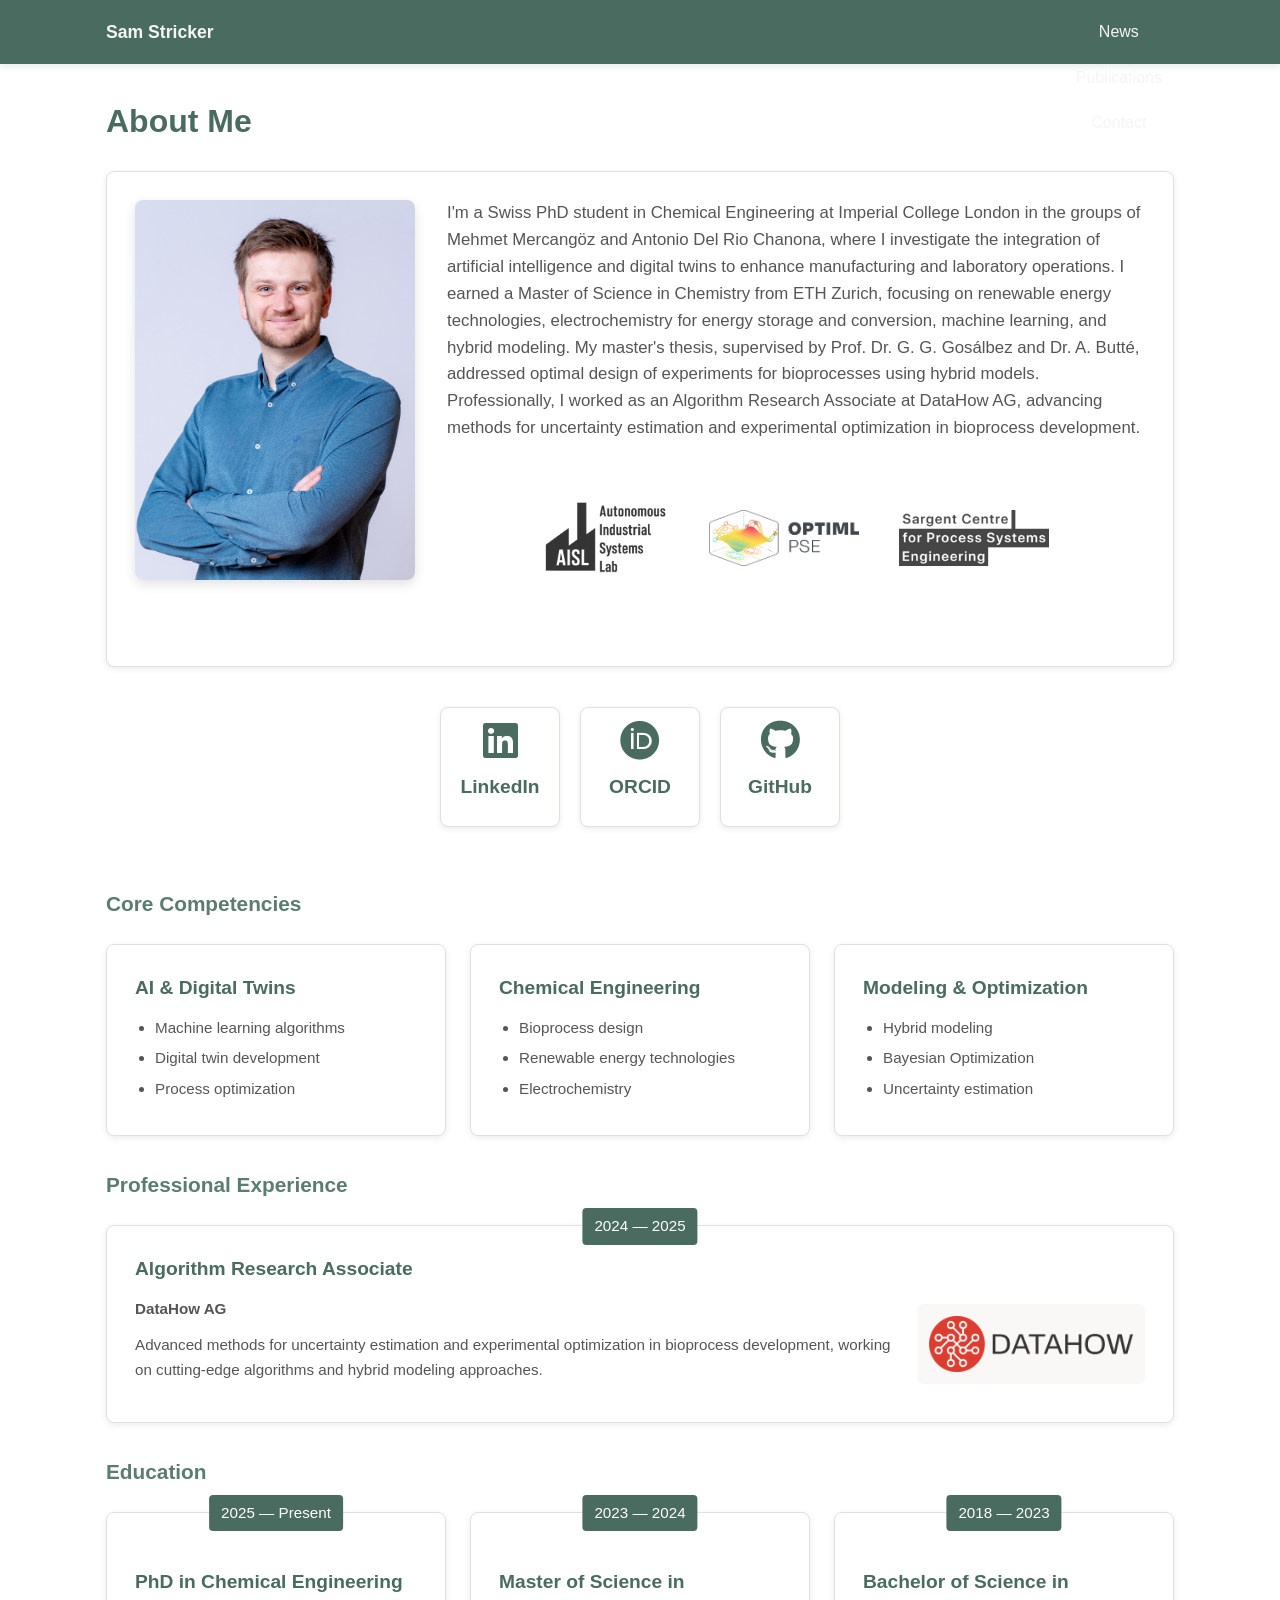
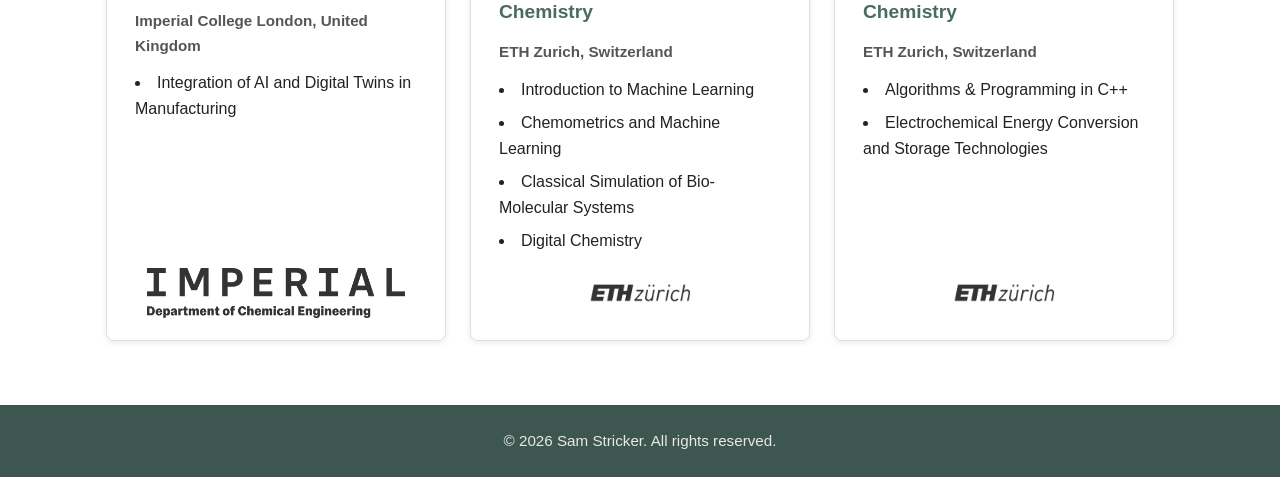
==== about.html @ d52bccd6 "feat: initial Website" ====
<!DOCTYPE html>
<html>

<head>
    <meta charset="utf-8">
    <meta http-equiv="X-UA-Compatible" content="IE=edge">
    <title>About — Sam Stricker</title>
    <meta name="description" content="About Sam Stricker">
    <meta name="viewport" content="width=device-width, initial-scale=1">
    <link rel="stylesheet" href="style.css">
    <link rel="stylesheet" href="https://cdnjs.cloudflare.com/ajax/libs/font-awesome/6.4.0/css/all.min.css">
</head>

<body>
    <header class="site-header">
        <div class="container header-inner">
            <a href="index.html" class="logo">Sam Stricker</a>

            <nav id="main-nav" class="main-nav" role="navigation" aria-label="Main Navigation">
                <ul>
                    <li><a href="index.html">Home</a></li>
                    <li><a href="about.html">About</a></li>
                    <li><a href="news.html">News</a></li>
                    <li><a href="publications.html">Publications</a></li>
                    <li><a href="contact.html">Contact</a></li>
                </ul>
            </nav>

            <button class="nav-toggle" aria-expanded="false" aria-controls="main-nav">Menu</button>
        </div>
    </header>

    <main class="page-section">
        <div class="container">
            <h2>About Me</h2>

            <div class="intro-section card">
                <div class="intro-image">
                    <img src="img/profil.jpg" alt="Sam Stricker">
                </div>
                <div class="intro-text">
                    <p>I'm a Swiss PhD student in Chemical Engineering at Imperial College London in the groups of
                        Mehmet Mercangöz and Antonio Del Rio Chanona, where I investigate the integration of artificial
                        intelligence and digital twins to enhance manufacturing and laboratory operations. I earned a
                        Master of Science in Chemistry from ETH Zurich, focusing on renewable energy technologies,
                        electrochemistry for energy storage and conversion, machine learning, and hybrid modeling. My
                        master's thesis, supervised by Prof. Dr. G. G. Gosálbez and Dr. A. Butté, addressed optimal
                        design of experiments for bioprocesses using hybrid models. Professionally, I worked as an
                        Algorithm Research Associate at DataHow AG, advancing methods for uncertainty estimation and
                        experimental optimization in bioprocess development.</p>
                    <div class="logos-section">
                        <div class="logo-item">
                            <img src="img/AISL_logo.png" alt="Autonomous Industrial Systems Lab">
                        </div>
                        <div class="logo-item">
                            <img src="img/OptiML_landscape.png" alt="OptiML PSE">
                        </div>
                        <div class="logo-item">
                            <img src="img/Sargent-Centre-Logo.png" alt="Sargent Centre for Process Systems Engineering">
                        </div>
                    </div>

                </div>
            </div>

            <div class="social-cards">
                <div class="card social-card">
                    <a href="https://www.linkedin.com/in/strickersam/" target="_blank" rel="noopener noreferrer">
                        <i class="fab fa-linkedin"></i>
                        <h3>LinkedIn</h3>
                    </a>
                </div>
                <div class="card social-card">
                    <a href="https://orcid.org/0009-0008-2261-8430" target="_blank" rel="noopener noreferrer">
                        <i class="fab fa-orcid"></i>
                        <h3>ORCID</h3>
                    </a>
                </div>
                <div class="card social-card">
                    <a href="https://github.com/samstricker" target="_blank" rel="noopener noreferrer">
                        <i class="fab fa-github"></i>
                        <h3>GitHub</h3>
                    </a>
                </div>
            </div>

            <!-- Core Competencies -->
            <h3>Core Competencies</h3>
            <div class="cards-grid">
                <div class="card">
                    <h3>AI & Digital Twins</h3>
                    <ul>
                        <li>Machine learning algorithms</li>
                        <li>Digital twin development</li>
                        <li>Process optimization</li>
                    </ul>
                </div>
                <div class="card">
                    <h3>Chemical Engineering</h3>
                    <ul>
                        <li>Bioprocess design</li>
                        <li>Renewable energy technologies</li>
                        <li>Electrochemistry</li>
                    </ul>
                </div>
                <div class="card">
                    <h3>Modeling & Optimization</h3>
                    <ul>
                        <li>Hybrid modeling</li>
                        <li>Bayesian Optimization</li>
                        <li>Uncertainty estimation</li>
                    </ul>
                </div>
            </div>

            <!-- Professional Experience -->
            <h3>Professional Experience</h3>
            <div class="card card-with-logo">
                <div class="card-content">
                    <div class="card-header">
                        <p class="card-date">2024 — 2025</p>
                        <h3 style="margin-top: 0; margin-bottom: 0;">Algorithm Research Associate</h3>
                    </div>
                    <p class="card-subtitle">DataHow AG</p>
                    <p>Advanced methods for uncertainty estimation and experimental optimization in bioprocess
                        development,
                        working on cutting-edge algorithms and hybrid modeling approaches.</p>
                </div>
                <div class="card-logo">
                    <img src="img/DataHowLogo.png" alt="DataHow AG">
                </div>
            </div>

            <!-- Education -->
            <h3>Education</h3>
            <div class="cards-grid">
                <div class="card">
                    <div class="card-header">
                        <p class="card-date">2025 — Present</p>
                        <br>
                        <h3>PhD in Chemical Engineering</h3>
                    </div>
                    <p class="card-subtitle">Imperial College London, United Kingdom</p>
                    <li>Integration of AI and Digital Twins in Manufacturing</li>
                    <div class="card-institution-logo">
                        <img src="img/Dep_Chem_Eng_sub_brand_large_RGB_black.png" alt="Imperial College London">
                    </div>
                </div>
                <div class="card">
                    <div class="card-header">
                        <br>
                        <h3>Master of Science in Chemistry</h3>
                        <p class="card-date">2023 — 2024</p>
                    </div>
                    <p class="card-subtitle">ETH Zurich, Switzerland</p>
                    <li>Introduction to Machine Learning</li>
                    <li>Chemometrics and Machine Learning</li>
                    <li>Classical Simulation of Bio-Molecular Systems</li>
                    <li>Digital Chemistry</li>
                    <div class="card-institution-logo">
                        <img src="img/eth_logo.png" alt="ETH Zurich">
                    </div>
                </div>
                <div class="card">
                    <div class="card-header">
                        <br>
                        <h3>Bachelor of Science in Chemistry</h3>
                        <p class="card-date">2018 — 2023</p>
                    </div>
                    <p class="card-subtitle">ETH Zurich, Switzerland</p>
                    <li>Algorithms & Programming in C++</li>
                    <li>Electrochemical Energy Conversion and Storage Technologies</li>
                    <div class="card-institution-logo">
                        <img src="img/eth_logo.png" alt="ETH Zurich">
                    </div>
                </div>
            </div>




        </div>
    </main>

    <footer class="site-footer">
        <p>&copy; 2026 Sam Stricker. All rights reserved.</p>
    </footer>

    <script>
        (function () {
            const navToggle = document.querySelector('.nav-toggle');
            const navList = document.querySelector('.main-nav ul');
            if (!navToggle || !navList) return;
            function updateNavDisplay() {
                if (window.innerWidth > 700) {
                    navList.style.display = 'flex';
                    navToggle.setAttribute('aria-expanded', 'false');
                } else {
                    const expanded = navToggle.getAttribute('aria-expanded') === 'true';
                    navList.style.display = expanded ? 'flex' : 'none';
                    navList.style.flexDirection = 'column';
                }
            }
            navToggle.addEventListener('click', function () {
                const expanded = this.getAttribute('aria-expanded') === 'true';
                this.setAttribute('aria-expanded', String(!expanded));
                updateNavDisplay();
            });
            window.addEventListener('resize', updateNavDisplay);
            updateNavDisplay();
        })();
    </script>
</body>

</html>
---- style.css ----
/* Basic layout and reset */
* {
	box-sizing: border-box;
	margin: 0;
	padding: 0;
}

body {
	font-family: -apple-system, BlinkMacSystemFont, 'Segoe UI', Roboto, Arial, sans-serif;
	color: #222;
	line-height: 1.6;
	background-color: #f5f5f3;
}

.container {
	max-width: 1100px;
	margin: 0 auto;
	padding: 0 16px;
}

/* Header / Navigation */
.site-header {
	background: #4a6b5f;
	box-shadow: 0 2px 8px rgba(0, 0, 0, 0.1);
	position: sticky;
	top: 0;
	z-index: 50;
}

.header-inner {
	display: flex;
	align-items: center;
	justify-content: space-between;
	height: 64px;
}

.logo {
	font-weight: 700;
	color: #f5f5f3;
	text-decoration: none;
	font-size: 1.1rem;
}

.logo:hover {
	text-decoration: none;
}

.main-nav ul {
	list-style: none;
	display: flex;
	gap: 20px;
	align-items: center;
}

.main-nav a {
	text-decoration: none;
	color: #f5f5f3;
	padding: 8px 12px;
	border-radius: 4px;
	border: none;
	transition: background-color 0.2s ease;
}

/* remove any visual separators (vertical bars) between items */
.main-nav li::before,
.main-nav li::after {
	display: none !important;
}

.main-nav a:hover {
	background: rgba(255, 255, 255, 0.15);
	text-decoration: none;
}

/* keep an accessible but subtle focus ring instead of default outline */
.main-nav a:focus {
	outline: 2px solid rgba(255, 255, 255, 0.4);
	outline-offset: 2px;
}

.nav-toggle {
	display: none;
	background: transparent;
	border: 1px solid #f5f5f3;
	padding: 8px 10px;
	border-radius: 6px;
	font-size: 0.95rem;
	color: #f5f5f3;
}

/* Hero */
.hero {
	position: relative;
	padding: 60px 0;
	background: linear-gradient(135deg, #5a7d70 0%, #4a6b5f 100%);
	overflow: hidden;
}

.hero .container {
	position: relative;
	z-index: 1;
}

.hero h1 {
	font-size: 2.5rem;
	margin-bottom: 16px;
	color: #f5f5f3;
}

.hero p {
	color: #e8e8e6;
	font-size: 1.1rem;
}

/* Home Page Content */
.home-content {
	display: grid;
	grid-template-columns: 300px 1fr;
	gap: 40px;
	align-items: center;
	margin-bottom: 0;
}

.home-image {
	width: 300px;
	height: 400px;
	border-radius: 8px;
	overflow: hidden;
	box-shadow: 0 8px 20px rgba(0, 0, 0, 0.25);
}

.home-image img {
	width: 100%;
	height: 100%;
	object-fit: cover;
	display: block;
}

.home-research {
	padding: 0;
}

.home-research h2 {
	color: #f5f5f3;
	margin-bottom: 20px;
	font-size: 2rem;
}

.home-research p {
	color: #f5f5f3;
	margin-bottom: 16px;
	line-height: 1.8;
	font-size: 1rem;
}

/* Link Button */
.btn-link {
	display: inline-block;
	margin-top: 16px;
	padding: 10px 24px;
	background: #e8e8e6;
	color: #4a6b5f;
	text-decoration: none;
	border-radius: 4px;
	font-weight: 600;
	font-size: 0.95rem;
	transition: background-color 0.2s ease, color 0.2s ease;
}

.btn-link:hover {
	background: #f5f5f3;
	color: #3d5650;
}

/* Social Cards */
.social-cards {
	display: flex;
	justify-content: center;
	gap: 20px;
	margin: 40px 0 60px 0;
	flex-wrap: nowrap;
}

.social-card {
	padding: 0;
	overflow: hidden;
	text-align: center;
	flex: 0 1 auto;
	width: 120px;
	height: 120px;
}

.social-card a {
	display: flex;
	flex-direction: column;
	align-items: center;
	justify-content: center;
	height: 100%;
	padding: 16px;
	text-decoration: none;
	color: inherit;
	transition: background-color 0.2s ease, transform 0.2s ease;
}

.social-card a:hover {
	background: transparent;
	text-decoration: none;
}

.social-card i {
	font-size: 2.5rem;
	color: #4a6b5f;
	margin-bottom: 12px;
	transition: color 0.2s ease;
}

.social-card a:hover i {
	color: #3d5650;
}

.social-card h3 {
	margin-top: 0;
	margin-bottom: 0;
	font-size: 1rem;
}

.social-card p {
	margin-bottom: 0;
	color: #666;
	font-size: 0.95rem;
}

@media (max-width: 768px) {
	.social-cards {
		flex-wrap: wrap;
	}

	.social-card {
		width: 100px;
		height: 100px;
	}

	.social-card i {
		font-size: 2rem;
	}
}

@media (max-width: 768px) {
	.home-content {
		grid-template-columns: 1fr;
		gap: 30px;
		align-items: start;
	}

	.home-image {
		width: 100%;
		max-width: 300px;
		height: 400px;
		margin: 0 auto;
	}

	.home-research h2 {
		font-size: 1.5rem;
	}
}

@media (max-width: 768px) {
	.home-content {
		grid-template-columns: 1fr;
		gap: 30px;
	}

	.home-image {
		width: 100%;
		max-width: 300px;
		height: 400px;
		margin: 0 auto;
	}
}

/* Page sections */
.page-section {
	padding: 32px 0 64px 0;
	background: #ffffff;
	margin-bottom: 0;
}

.page-section h2 {
	font-size: 2rem;
	margin-bottom: 24px;
	color: #4a6b5f;
}

.page-section h3 {
	font-size: 1.3rem;
	margin-top: 32px;
	margin-bottom: 24px;
	color: #5a7d70;
}

.page-section p {
	margin-bottom: 16px;
	color: #444;
}

.page-section ul,
.page-section ol {
	margin-left: 24px;
	margin-bottom: 16px;
}

.page-section li {
	margin-bottom: 8px;
}

/* Contact Form */
.contact-form {
	max-width: 600px;
}

/* Card Layout */
.cards-grid {
	display: grid;
	grid-template-columns: repeat(auto-fit, minmax(320px, 1fr));
	gap: 24px;
	margin: 0;
}

.card {
	background: #ffffff;
	border: 1px solid #e0e0dd;
	border-radius: 8px;
	padding: 28px;
	box-shadow: 0 2px 6px rgba(0, 0, 0, 0.08);
	transition: transform 0.2s ease, box-shadow 0.2s ease;
	display: flex;
	flex-direction: column;
	text-decoration: none;
	color: inherit;
	cursor: pointer;
	position: relative;
}

.card:hover {
	transform: translateY(-4px);
	box-shadow: 0 6px 12px rgba(0, 0, 0, 0.12);
}

.card h3 {
	margin-top: 0;
	margin-bottom: 12px;
	color: #4a6b5f;
	font-size: 1.2rem;
}

.card-subtitle {
	font-size: 0.95rem;
	color: #5a7d70;
	font-weight: 600;
	margin-bottom: 8px;
}

.card-date {
	font-size: 0.9rem;
	color: #ffffff !important;
	font-weight: 500;
	margin-bottom: 0;
	margin-top: 0;
	background: #4a6b5f;
	padding: 6px 12px;
	border-radius: 4px;
	white-space: nowrap;
	position: absolute;
	top: -18px;
	left: 50%;
	transform: translateX(-50%);
}

.card-header {
	display: block;
	margin-bottom: 12px;
}

.card-header h3 {
	margin: 0;
	color: #4a6b5f;
	font-size: 1.2rem;
}

.card p {
	margin-bottom: 12px;
	color: #555;
	font-size: 0.95rem;
}

.card ul {
	margin-left: 20px;
	margin-bottom: 0;
}

.card ul li {
	margin-bottom: 6px;
	font-size: 0.95rem;
	color: #555;
}

.intro-section {
	display: grid;
	grid-template-columns: 280px 1fr;
	gap: 32px;
	align-items: start;
	margin-bottom: 40px;
}

.intro-image {
	width: 280px;
	height: 380px;
	border-radius: 8px;
	overflow: hidden;
	box-shadow: 0 4px 12px rgba(0, 0, 0, 0.12);
}

.intro-image img {
	width: 100%;
	height: 100%;
	object-fit: cover;
	display: block;
}

.intro-text {
	display: flex;
	flex-direction: column;
	justify-content: center;
}

.intro-section p {
	font-size: 1.05rem;
	color: #555;
	margin-bottom: 16px;
}

@media (max-width: 768px) {
	.intro-section {
		grid-template-columns: 1fr;
		gap: 20px;
	}

	.intro-image {
		width: 100%;
		height: auto;
		max-width: 300px;
		margin: 0 auto;
	}
}

/* Logos Section */
.logos-section {
	display: flex;
	justify-content: center;
	align-items: center;
	gap: 40px;
	margin: 40px 0 60px 0;
	flex-wrap: wrap;
}

.logo-item {
	display: flex;
	align-items: center;
	justify-content: center;
	height: 80px;
}

.logo-item img {
	max-height: 80px;
	max-width: 150px;
	object-fit: contain;
	opacity: 0.8;
	transition: opacity 0.2s ease;
}

.logo-item img:hover {
	opacity: 1;
}

/* Card with Logo */
.card-with-logo {
	display: flex;
	flex-direction: row;
	align-items: flex-start;
	gap: 24px;
	position: relative;
}

.card-content {
	flex: 1;
}

.card-logo {
	flex-shrink: 0;
	height: 80px;
	width: auto;
	display: flex;
	align-items: center;
	justify-content: center;
	background: #f9f8f6;
	border-radius: 6px;
	padding: 12px;
	margin-top: 50px;
}

.card-logo img {
	max-width: 100%;
	max-height: 100%;
	object-fit: contain;
	opacity: 0.9;
	transition: opacity 0.2s ease;
}

.card-logo img:hover {
	opacity: 1;
}

/* Institution Logo in Cards */
.card-institution-logo {
	margin-top: auto;
	padding-top: 12px;
	display: flex;
	align-items: center;
	justify-content: center;
	height: 50px;
}

.card-institution-logo img {
	max-height: 50px;
	max-width: 100%;
	object-fit: contain;
	opacity: 0.8;
	transition: opacity 0.2s ease;
}

.card-institution-logo img:hover {
	opacity: 1;
}

@media (max-width: 768px) {
	.logos-section {
		gap: 20px;
		margin: 30px 0 40px 0;
	}

	.logo-item {
		height: 60px;
	}

	.logo-item img {
		max-height: 60px;
		max-width: 120px;
	}

	.form-group {
		margin-bottom: 20px;
	}

	.form-group label {
		display: block;
		margin-bottom: 8px;
		color: #4a6b5f;
		font-weight: 600;
	}

	.form-group input,
	.form-group textarea {
		width: 100%;
		padding: 10px 12px;
		border: 1px solid #ddd;
		border-radius: 4px;
		font-family: inherit;
		font-size: 1rem;
	}

	.form-group textarea {
		resize: vertical;
	}

	.form-group input:focus,
	.form-group textarea:focus {
		outline: 2px solid #5a7d70;
		outline-offset: 0;
		border-color: #5a7d70;
	}

	.btn {
		display: inline-block;
		padding: 12px 28px;
		background: #4a6b5f;
		color: #f5f5f3;
		text-decoration: none;
		border-radius: 4px;
		border: none;
		font-weight: 600;
		cursor: pointer;
		transition: background-color 0.2s ease;
	}

	.btn:hover {
		background: #3d5650;
	}

	/* Footer */
	.site-footer {
		background: #3d5650;
		color: #f5f5f3;
		padding: 24px 0;
		margin-top: 0;
		text-align: center;
	}

	.site-footer p {
		margin-bottom: 0;
		font-size: 0.95rem;
		color: #e8e8e6;
	}

	@media (max-width: 768px) {
		.site-footer {
			padding: 20px 0;
		}
	}

	.nav-toggle {
		display: inline-block;
	}

	.main-nav ul {
		display: none;
		width: 100%;
		margin-top: 8px;
	}

	.header-inner {
		flex-wrap: wrap;
		align-items: center;
		gap: 8px;
		height: auto;
		padding: 8px 0;
	}

	.main-nav ul li {
		width: 100%;
	}

	.main-nav ul li a {
		display: block;
		padding: 10px 12px;
	}

	.container {
		padding-left: 12px;
		padding-right: 12px;
	}

	.hero h1 {
		font-size: 1.8rem;
	}

	.page-section h2 {
		font-size: 1.5rem;
	}
}

/* Footer */
.site-footer {
	background: #3d5650;
	color: #f5f5f3;
	padding: 24px 0;
	margin-top: 0;
	text-align: center;
}

.site-footer p {
	margin-bottom: 0;
	font-size: 0.95rem;
	color: #e8e8e6;
}

/* Small aesthetics */
a {
	color: #4a6b5f;
}

a:hover {
	text-decoration: underline;
}

a.card:hover {
	text-decoration: none;
}

/* News Card Styles */
.news-card {
	display: flex;
	flex-direction: column;
	overflow: hidden;
}

.news-card-image {
	width: 100%;
	height: 200px;
	object-fit: cover;
}

.news-card-content {
	flex: 1;
	display: flex;
	flex-direction: column;
}

.news-card h3 {
	margin-top: 0;
	margin-bottom: 8px;
}

.news-date {
	font-size: 0.9rem;
	color: #999;
	margin-bottom: 12px;
}

.news-link {
	margin-top: auto;
	color: #4a6b5f;
	font-weight: 500;
	text-decoration: none;
}

/* Publication Card Styles */
#publications-container {
	display: flex;
	flex-direction: column;
	gap: 24px;
}

.publication-card-link {
	text-decoration: none;
	color: inherit;
	display: flex;
}

.publication-card-link:hover {
	text-decoration: none;
}

.publication-card {
	display: flex;
	flex-direction: row;
	align-items: stretch;
	width: 100%;
}

.publication-content {
	flex: 1;
	display: flex;
	flex-direction: column;
}

.publication-card h3 {
	margin-top: 0;
	margin-bottom: 12px;
}

.publication-authors {
	font-size: 0.95rem;
	color: #666;
	margin-bottom: 12px;
}

.publication-details {
	margin-top: auto;
	padding-top: 16px;
	border-top: 1px solid #e0e0dd;
	display: flex;
	gap: 24px;
	flex-wrap: wrap;
}

.publication-details p {
	margin: 0;
	font-size: 0.9rem;
	color: #666;
}

.publication-image {
	width: 200px;
	height: 200px;
	object-fit: cover;
	border-radius: 0 8px 8px 0;
	margin-left: 24px;
	flex-shrink: 0;
}

@media (max-width: 768px) {
	.publication-card {
		flex-direction: column;
	}

	.publication-image {
		width: 100%;
		height: 200px;
		border-radius: 0 0 8px 8px;
		margin-left: 0;
		margin-top: 16px;
	}

	.publication-details {
		flex-direction: column;
		gap: 8px;
	}
}

/* Contact Cards */
.contact-cards {
	display: grid;
	grid-template-columns: repeat(auto-fit, minmax(300px, 1fr));
	gap: 24px;
	margin: 32px 0;
}

.contact-card {
	text-align: center;
}

.contact-card a {
	display: flex;
	flex-direction: column;
	align-items: center;
	justify-content: center;
	height: 100%;
	text-decoration: none;
	color: inherit;
	transition: transform 0.2s ease;
}

.contact-card a:hover {
	text-decoration: none;
	transform: translateY(-4px);
}

.contact-card i {
	font-size: 3rem;
	color: #4a6b5f;
	margin-bottom: 16px;
}

.contact-card h3 {
	margin-top: 0;
	margin-bottom: 12px;
	color: #4a6b5f;
}

.contact-card p {
	margin-bottom: 0;
	color: #666;
	font-size: 0.95rem;
}

.email-toggle {
	cursor: pointer;
}

#email-display {
	user-select: all;
}
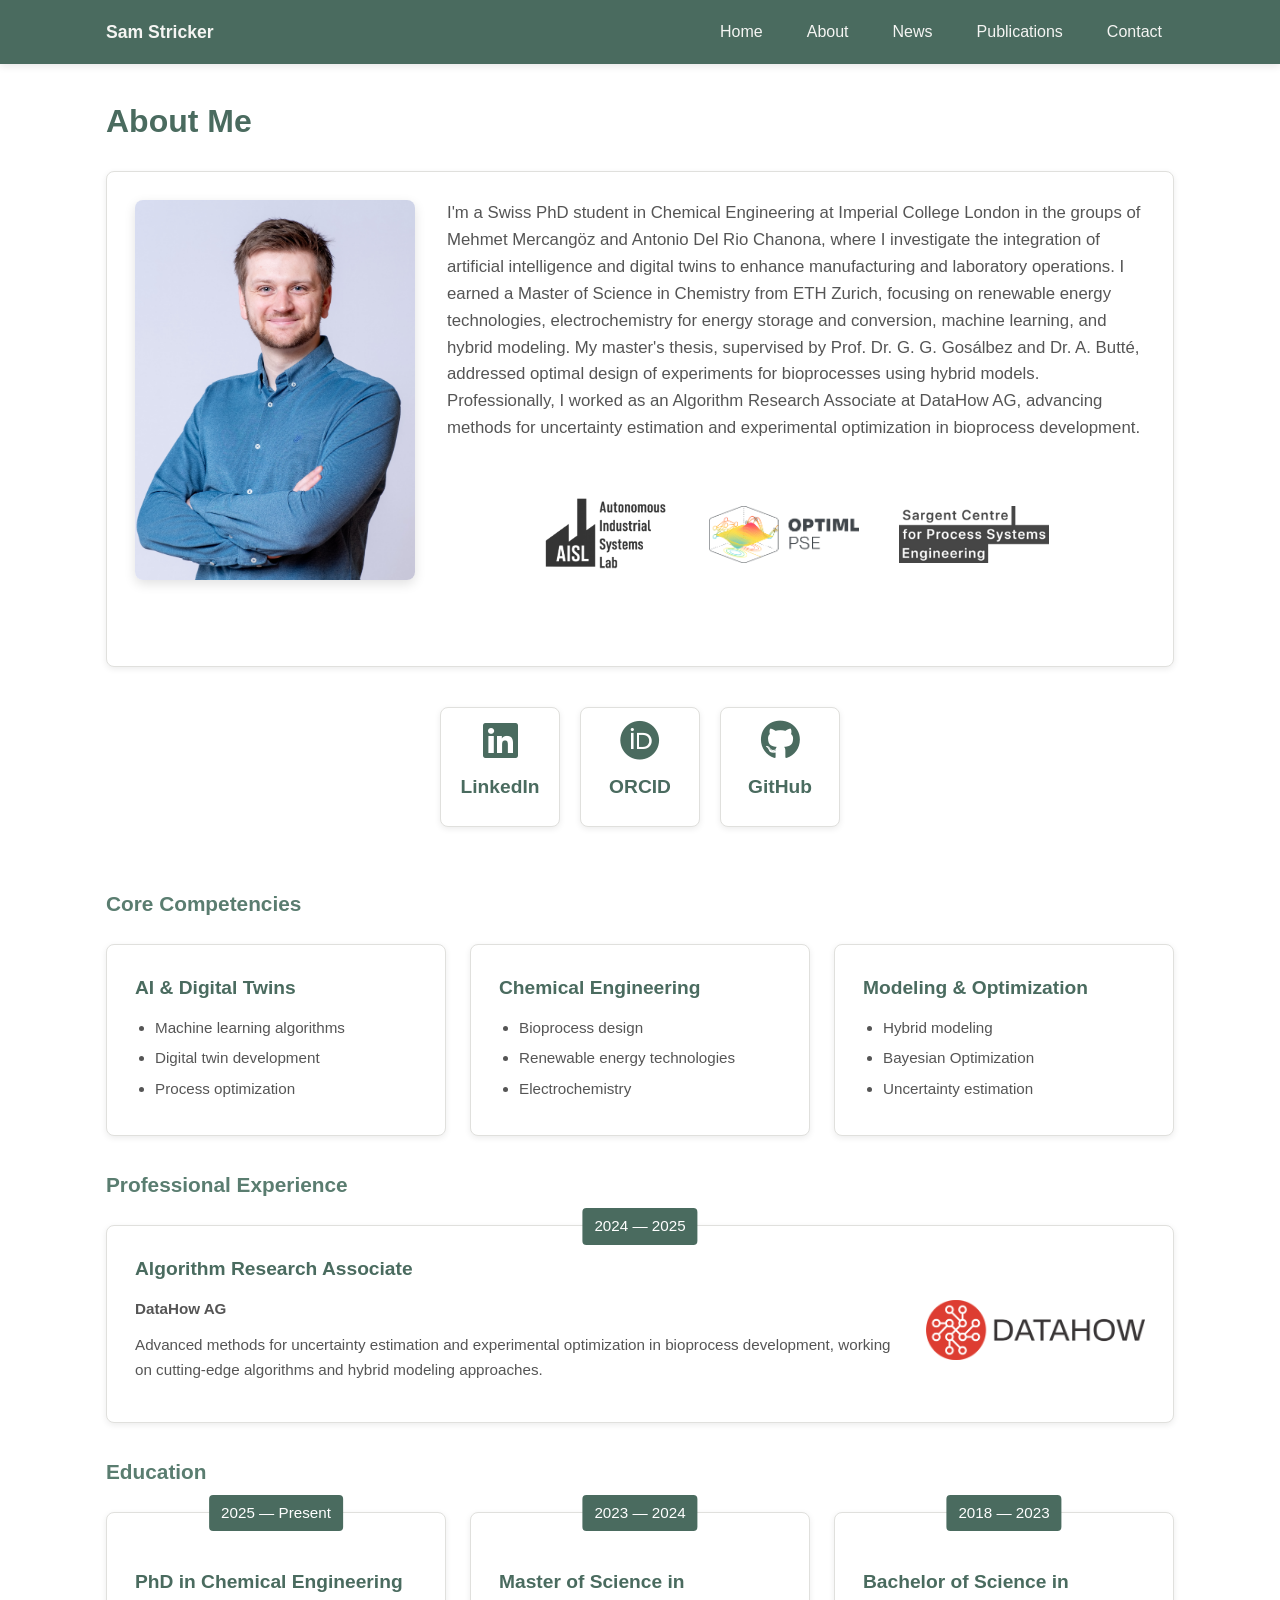
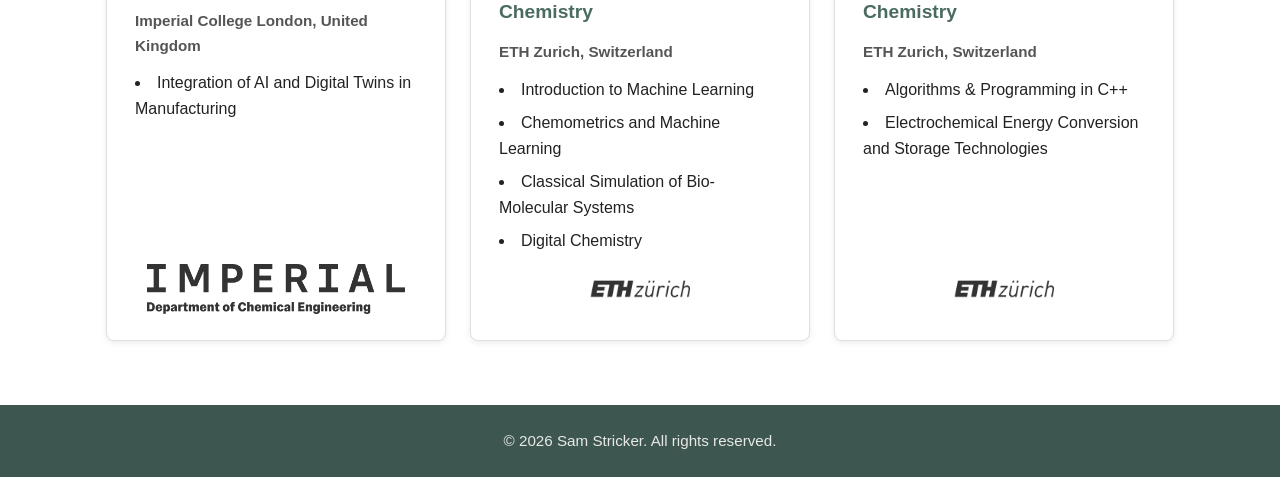
==== commit d972a93f: "fix: Menu bar and links" ====
--- a/about.html
+++ b/about.html
@@ -50,13 +50,21 @@
                         experimental optimization in bioprocess development.</p>
                     <div class="logos-section">
                         <div class="logo-item">
-                            <img src="img/AISL_logo.png" alt="Autonomous Industrial Systems Lab">
+                            <a href="https://www.imperial.ac.uk/chemical-engineering/" target="_blank"
+                                rel="noopener noreferrer">
+                                <img src="img/AISL_logo.png" alt="Autonomous Industrial Systems Lab">
+                            </a>
                         </div>
                         <div class="logo-item">
-                            <img src="img/OptiML_landscape.png" alt="OptiML PSE">
+                            <a href="https://www.optimlpse.co.uk" target="_blank" rel="noopener noreferrer">
+                                <img src="img/OptiML_landscape.png" alt="OptiML PSE">
+                            </a>
                         </div>
                         <div class="logo-item">
-                            <img src="img/Sargent-Centre-Logo.png" alt="Sargent Centre for Process Systems Engineering">
+                            <a href="https://sargentcentre.org" target="_blank" rel="noopener noreferrer">
+                                <img src="img/Sargent-Centre-Logo.png"
+                                    alt="Sargent Centre for Process Systems Engineering">
+                            </a>
                         </div>
                     </div>
 
@@ -127,7 +135,9 @@
                         working on cutting-edge algorithms and hybrid modeling approaches.</p>
                 </div>
                 <div class="card-logo">
-                    <img src="img/DataHowLogo.png" alt="DataHow AG">
+                    <a href="https://www.datahow.ch/" target="_blank" rel="noopener noreferrer">
+                        <img src="img/DataHowLogo.png" alt="DataHow AG">
+                    </a>
                 </div>
             </div>
 
@@ -143,7 +153,10 @@
                     <p class="card-subtitle">Imperial College London, United Kingdom</p>
                     <li>Integration of AI and Digital Twins in Manufacturing</li>
                     <div class="card-institution-logo">
-                        <img src="img/Dep_Chem_Eng_sub_brand_large_RGB_black.png" alt="Imperial College London">
+                        <a href="https://www.imperial.ac.uk/chemical-engineering/" target="_blank"
+                            rel="noopener noreferrer">
+                            <img src="img/Dep_Chem_Eng_sub_brand_large_RGB_black.png" alt="Imperial College London">
+                        </a>
                     </div>
                 </div>
                 <div class="card">
@@ -158,7 +171,9 @@
                     <li>Classical Simulation of Bio-Molecular Systems</li>
                     <li>Digital Chemistry</li>
                     <div class="card-institution-logo">
-                        <img src="img/eth_logo.png" alt="ETH Zurich">
+                        <a href="https://chab.ethz.ch/en/" target="_blank" rel="noopener noreferrer">
+                            <img src="img/eth_logo.png" alt="ETH Zurich">
+                        </a>
                     </div>
                 </div>
                 <div class="card">
@@ -171,7 +186,9 @@
                     <li>Algorithms & Programming in C++</li>
                     <li>Electrochemical Energy Conversion and Storage Technologies</li>
                     <div class="card-institution-logo">
-                        <img src="img/eth_logo.png" alt="ETH Zurich">
+                        <a href="https://chab.ethz.ch/en/" target="_blank" rel="noopener noreferrer">
+                            <img src="img/eth_logo.png" alt="ETH Zurich">
+                        </a>
                     </div>
                 </div>
             </div>
@@ -193,7 +210,8 @@
             if (!navToggle || !navList) return;
             function updateNavDisplay() {
                 if (window.innerWidth > 700) {
-                    navList.style.display = 'flex';
+                    navList.style.display = '';
+                    navList.style.flexDirection = '';
                     navToggle.setAttribute('aria-expanded', 'false');
                 } else {
                     const expanded = navToggle.getAttribute('aria-expanded') === 'true';
--- a/style.css
+++ b/style.css
@@ -497,20 +497,17 @@
 
 .card-logo {
 	flex-shrink: 0;
-	height: 80px;
+	height: 60px;
 	width: auto;
 	display: flex;
 	align-items: center;
 	justify-content: center;
-	background: #f9f8f6;
-	border-radius: 6px;
-	padding: 12px;
 	margin-top: 50px;
 }
 
 .card-logo img {
+	max-height: 60px;
 	max-width: 100%;
-	max-height: 100%;
 	object-fit: contain;
 	opacity: 0.9;
 	transition: opacity 0.2s ease;
@@ -518,6 +515,24 @@
 
 .card-logo img:hover {
 	opacity: 1;
+}
+
+/* Responsive: Stack logo below text on small screens */
+@media (max-width: 700px) {
+	.card-with-logo {
+		flex-direction: column;
+		align-items: center;
+	}
+
+	.card-logo {
+		margin-top: 0;
+		width: auto;
+		height: 50px;
+	}
+
+	.card-logo img {
+		max-height: 50px;
+	}
 }
 
 /* Institution Logo in Cards */
@@ -629,29 +644,56 @@
 
 	.nav-toggle {
 		display: inline-block;
+		cursor: pointer;
+		padding: 10px 14px;
 	}
 
 	.main-nav ul {
 		display: none;
+		position: absolute;
+		top: 100%;
+		left: 0;
+		right: 0;
 		width: 100%;
-		margin-top: 8px;
+		background: #3d5650;
+		flex-direction: column;
+		border-top: 1px solid rgba(255, 255, 255, 0.1);
+		box-shadow: 0 4px 12px rgba(0, 0, 0, 0.15);
+		z-index: 100;
 	}
 
 	.header-inner {
-		flex-wrap: wrap;
+		position: relative;
 		align-items: center;
 		gap: 8px;
-		height: auto;
-		padding: 8px 0;
+		height: 64px;
+	}
+
+	.main-nav {
+		position: absolute;
+		width: 100%;
 	}
 
 	.main-nav ul li {
 		width: 100%;
+		border-bottom: 1px solid rgba(255, 255, 255, 0.05);
+	}
+
+	.main-nav ul li:last-child {
+		border-bottom: none;
 	}
 
 	.main-nav ul li a {
 		display: block;
-		padding: 10px 12px;
+		padding: 14px 16px;
+		text-decoration: none;
+		color: #f5f5f3;
+		border-radius: 0;
+		transition: background-color 0.2s ease;
+	}
+
+	.main-nav ul li a:hover {
+		background: rgba(255, 255, 255, 0.1);
 	}
 
 	.container {
